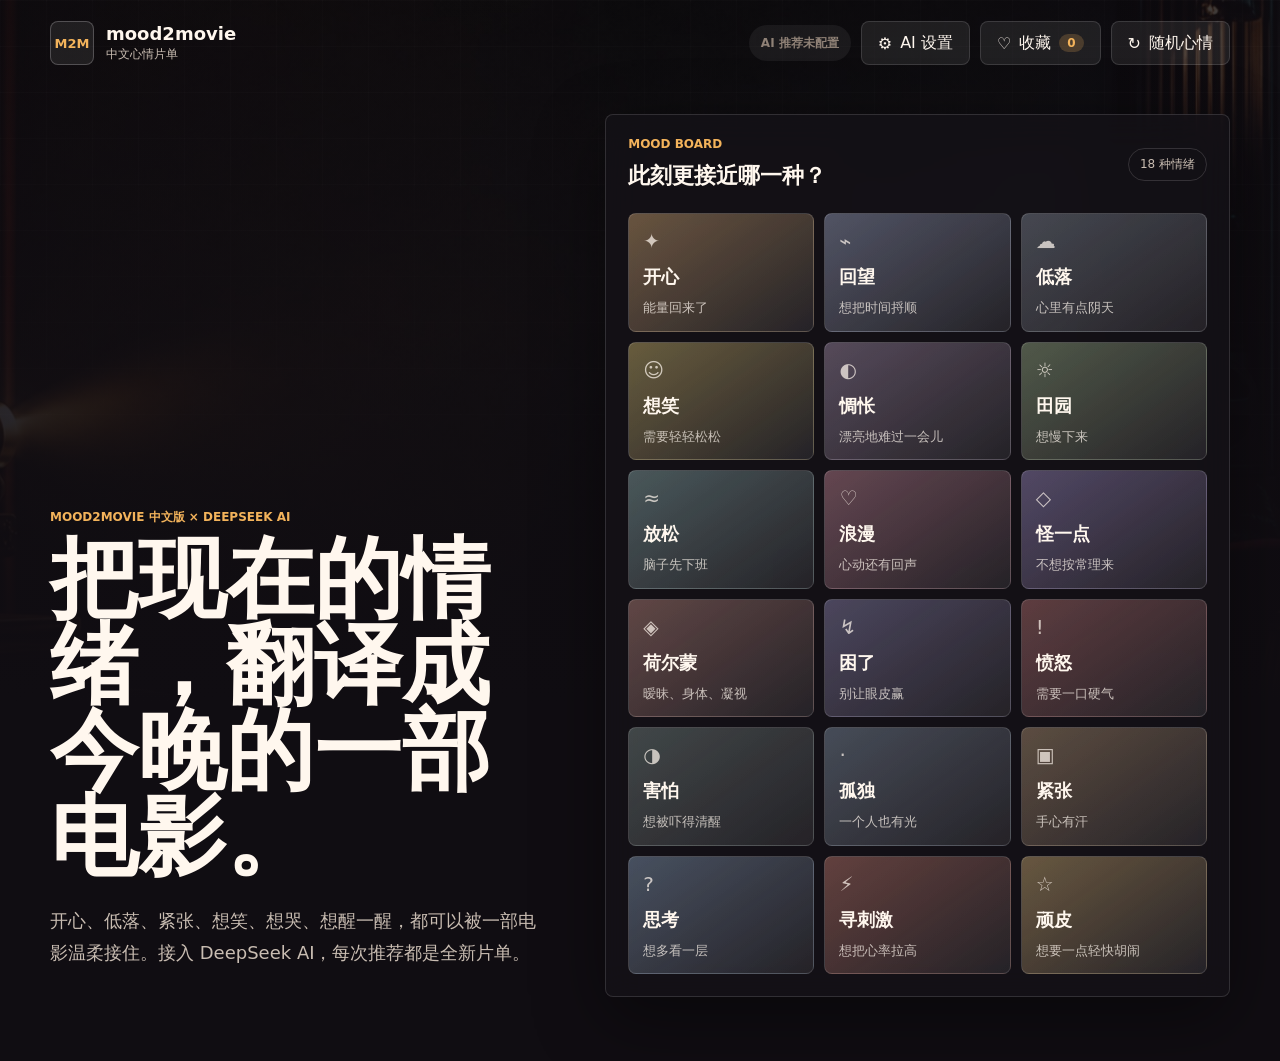
==== index.html @ 4871e352 "接入 DeepSeek AI，支持按心情动态推荐电影 - 新增 AI 设置面板：输入 DeepSeek API Key，滑块配置推荐数量（5-20部） - 选择心情时自动调用 DeepSeek API" ====
<!doctype html>
<html lang="zh-CN">
  <head>
    <meta charset="UTF-8" />
    <meta name="viewport" content="width=device-width, initial-scale=1.0" />
    <meta
      name="description"
      content="mood2movie 中文版：接入 DeepSeek AI，根据当下心情智能推荐电影、生成中文片单、收藏与复制推荐。"
    />
    <title>mood2movie 中文版｜心情电影推荐</title>
    <link rel="stylesheet" href="./styles.css" />
  </head>
  <body>
    <div class="backdrop" aria-hidden="true"></div>
    <div class="page-shell">
      <header class="topbar">
        <a class="brand" href="./" aria-label="返回 mood2movie 中文版首页">
          <span class="brand-mark">M2M</span>
          <span class="brand-text">
            <strong>mood2movie</strong>
            <span>中文心情片单</span>
          </span>
        </a>
        <nav class="nav-actions" aria-label="页面操作">
          <span class="ai-status" id="aiStatus">AI 推荐未配置</span>
          <button class="ghost-button icon-button" id="settingsBtn" type="button" title="配置 DeepSeek API">
            <span aria-hidden="true">⚙</span>
            <span>AI 设置</span>
          </button>
          <button class="ghost-button icon-button" id="favoriteToggle" type="button">
            <span aria-hidden="true">♡</span>
            <span>收藏</span>
            <span class="count-pill" id="favoriteCount">0</span>
          </button>
          <button class="ghost-button icon-button" id="randomMood" type="button">
            <span aria-hidden="true">↻</span>
            <span>随机心情</span>
          </button>
        </nav>
      </header>

      <main>
        <section class="home-view" id="homeView" aria-labelledby="homeTitle">
          <div class="hero-copy">
            <p class="eyebrow">mood2movie 中文版 × DeepSeek AI</p>
            <h1 id="homeTitle">把现在的情绪，翻译成今晚的一部电影。</h1>
            <p>
              开心、低落、紧张、想笑、想哭、想醒一醒，都可以被一部电影温柔接住。接入 DeepSeek AI，每次推荐都是全新片单。
            </p>
          </div>

          <section class="mood-board" aria-labelledby="moodTitle">
            <div class="board-heading">
              <div>
                <p class="section-kicker">Mood Board</p>
                <h2 id="moodTitle">此刻更接近哪一种？</h2>
              </div>
              <span class="board-note">18 种情绪</span>
            </div>
            <div class="mood-grid" id="moodGrid"></div>
          </section>
        </section>

        <section class="recommendation-view is-hidden" id="recommendationView" aria-live="polite">
          <div class="result-toolbar">
            <button class="ghost-button icon-button" id="backHome" type="button">
              <span aria-hidden="true">←</span>
              <span>换心情</span>
            </button>
            <div class="mood-indicator" id="moodIndicator"></div>
            <button class="ghost-button icon-button refresh-btn" id="refreshAI" type="button" title="重新用 AI 生成推荐">
              <span aria-hidden="true">✦</span>
              <span>AI 换一批</span>
            </button>
          </div>

          <div class="recommendation-layout">
            <aside class="poster-stage" aria-label="当前推荐电影海报">
              <div class="poster-card" id="posterCard">
                <div class="poster-noise" aria-hidden="true"></div>
                <p id="posterMood"></p>
                <h2 id="posterTitle"></h2>
                <span id="posterYear"></span>
              </div>
              <div class="poster-controls" aria-label="切换推荐">
                <button class="round-button" id="prevMovie" type="button" aria-label="上一部">‹</button>
                <button class="round-button" id="shuffleMovie" type="button" aria-label="随机换一部">↻</button>
                <button class="round-button" id="nextMovie" type="button" aria-label="下一部">›</button>
              </div>
            </aside>

            <article class="movie-detail">
              <div class="movie-head">
                <div>
                  <p class="section-kicker" id="movieRank"></p>
                  <h2 id="movieTitle"></h2>
                  <p class="original-title" id="movieOriginal"></p>
                </div>
                <button class="save-button" id="saveMovie" type="button" aria-label="收藏当前电影">
                  <span id="saveIcon" aria-hidden="true">♡</span>
                </button>
              </div>

              <div class="meta-row" id="movieMeta"></div>
              <div class="genre-row" id="genreRow"></div>

              <section class="reason-block" aria-labelledby="reasonTitle">
                <h3 id="reasonTitle">为什么是它</h3>
                <p id="movieReason"></p>
              </section>

              <section class="synopsis-block" aria-labelledby="synopsisTitle">
                <h3 id="synopsisTitle">电影气味</h3>
                <p id="movieSynopsis"></p>
              </section>

              <div class="action-row">
                <a class="primary-action" id="trailerLink" target="_blank" rel="noreferrer">
                  <span aria-hidden="true">▶</span>
                  <span>预告片</span>
                </a>
                <button class="ghost-button" id="copyList" type="button">复制片单</button>
                <button class="ghost-button" id="shareMood" type="button">复制链接</button>
              </div>
            </article>

            <aside class="queue-panel" aria-labelledby="queueTitle">
              <div class="queue-head">
                <div>
                  <p class="section-kicker">Queue</p>
                  <h2 id="queueTitle">本组片单</h2>
                </div>
                <input id="movieSearch" type="search" placeholder="片名 / 类型 / 关键词" />
              </div>
              <div class="queue-list" id="queueList"></div>
            </aside>
          </div>
        </section>
      </main>
    </div>

    <!-- Loading overlay -->
    <div class="loading-overlay is-hidden" id="loadingOverlay" aria-live="polite">
      <div class="loading-card">
        <div class="loading-spinner" aria-hidden="true"></div>
        <p>DeepSeek AI 正在为你选片…</p>
        <span>根据心情智能匹配，稍等片刻</span>
      </div>
    </div>

    <!-- Settings modal overlay -->
    <div class="settings-overlay is-hidden" id="settingsOverlay"></div>
    <div class="settings-modal is-hidden" id="settingsModal" role="dialog" aria-labelledby="settingsTitle">
      <div class="settings-head">
        <div>
          <p class="section-kicker">AI 配置</p>
          <h2 id="settingsTitle">接入 DeepSeek</h2>
        </div>
        <button class="round-button" id="settingsClose" type="button" aria-label="关闭设置">×</button>
      </div>

      <div class="settings-body">
        <div class="settings-field">
          <label for="apiKeyInput">DeepSeek API Key</label>
          <p class="settings-hint">在 <strong>platform.deepseek.com</strong> 获取你的 API Key，Key 仅保存在本地浏览器。</p>
          <input
            type="password"
            id="apiKeyInput"
            placeholder="sk-xxxxxxxxxxxxxxxxxxxxxxxxxxxxxxxx"
            autocomplete="off"
            spellcheck="false"
          />
        </div>

        <div class="settings-field">
          <label for="movieCountInput">
            每次推荐电影数量：<strong id="movieCountDisplay">10</strong> 部
          </label>
          <p class="settings-hint">数量越多，AI 思考时间越长。建议 8–15 部。</p>
          <input
            type="range"
            id="movieCountInput"
            min="5"
            max="20"
            value="10"
            step="1"
          />
          <div class="range-labels">
            <span>5 部</span>
            <span>20 部</span>
          </div>
        </div>

        <div class="settings-info">
          <p>✦ 配置后选择心情时，AI 会自动生成专属片单</p>
          <p>✦ 未配置时使用内置精选电影库（18种心情 × 4部）</p>
          <p>✦ 每种心情的 AI 推荐会缓存到本次会话，点击「AI 换一批」可重新生成</p>
        </div>
      </div>

      <button class="primary-action settings-save" id="saveSettings" type="button">保存设置</button>
    </div>

    <div class="drawer-backdrop is-hidden" id="drawerBackdrop"></div>
    <aside class="favorite-drawer is-hidden" id="favoriteDrawer" aria-labelledby="drawerTitle">
      <div class="drawer-head">
        <div>
          <p class="section-kicker">Saved</p>
          <h2 id="drawerTitle">我的 mood2movie 收藏</h2>
        </div>
        <button class="round-button" id="closeDrawer" type="button" aria-label="关闭收藏">×</button>
      </div>
      <div class="favorite-list" id="favoriteList"></div>
      <button class="primary-action drawer-copy" id="copyFavorites" type="button">复制收藏片单</button>
    </aside>

    <div class="toast" id="toast" role="status" aria-live="polite"></div>
    <script src="./app.js"></script>
  </body>
</html>
---- styles.css ----
:root {
  color-scheme: dark;
  --bg: #100d12;
  --panel: rgba(22, 19, 24, 0.72);
  --panel-strong: rgba(29, 25, 31, 0.9);
  --line: rgba(255, 255, 255, 0.13);
  --text: #fff7ee;
  --muted: #c9bdb2;
  --soft: #8f8176;
  --gold: #f3b35b;
  --mint: #7ad7b4;
  --rose: #e86c8b;
  --ink: #0f0d12;
  --shadow: 0 22px 70px rgba(0, 0, 0, 0.42);
}

* {
  box-sizing: border-box;
}

body {
  min-width: 320px;
  min-height: 100vh;
  margin: 0;
  background: var(--bg);
  color: var(--text);
  font-family:
    Inter, ui-sans-serif, system-ui, -apple-system, BlinkMacSystemFont, "Segoe UI",
    "PingFang SC", "Hiragino Sans GB", "Microsoft YaHei", sans-serif;
  letter-spacing: 0;
}

button,
input,
a {
  font: inherit;
}

button,
a {
  -webkit-tap-highlight-color: transparent;
}

.backdrop {
  position: fixed;
  inset: 0;
  z-index: -2;
  background:
    linear-gradient(180deg, rgba(12, 10, 14, 0.18), #100d12 78%),
    linear-gradient(90deg, rgba(16, 13, 18, 0.7), rgba(16, 13, 18, 0.32), rgba(16, 13, 18, 0.8)),
    url("./assets/cinema-mood-bg.jpg") center / cover no-repeat;
}

.backdrop::after {
  position: absolute;
  inset: 0;
  content: "";
  background-image:
    linear-gradient(rgba(255, 255, 255, 0.025) 1px, transparent 1px),
    linear-gradient(90deg, rgba(255, 255, 255, 0.02) 1px, transparent 1px);
  background-size: 46px 46px;
  mask-image: linear-gradient(180deg, rgba(0, 0, 0, 0.7), transparent 72%);
}

.page-shell {
  width: min(1180px, calc(100% - 32px));
  margin: 0 auto;
}

.topbar {
  display: flex;
  align-items: center;
  justify-content: space-between;
  gap: 18px;
  min-height: 86px;
}

.brand {
  display: inline-flex;
  align-items: center;
  gap: 12px;
  color: var(--text);
  text-decoration: none;
}

.brand-mark {
  display: grid;
  width: 44px;
  height: 44px;
  place-items: center;
  border: 1px solid rgba(255, 255, 255, 0.22);
  border-radius: 8px;
  background: rgba(255, 255, 255, 0.08);
  color: var(--gold);
  font-size: 13px;
  font-weight: 800;
}

.brand-text {
  display: grid;
  gap: 2px;
}

.brand-text strong {
  font-size: 18px;
}

.brand-text span {
  color: var(--muted);
  font-size: 12px;
}

.nav-actions,
.action-row,
.poster-controls {
  display: flex;
  align-items: center;
  gap: 10px;
}

.ghost-button,
.primary-action,
.round-button,
.save-button,
.mood-card,
.queue-item,
.favorite-item {
  border: 1px solid var(--line);
}

.ghost-button,
.primary-action,
.round-button,
.save-button,
.mood-card,
.queue-item {
  cursor: pointer;
}

.ghost-button,
.primary-action {
  display: inline-flex;
  align-items: center;
  justify-content: center;
  gap: 8px;
  min-height: 44px;
  border-radius: 8px;
  padding: 0 16px;
  color: var(--text);
  text-decoration: none;
  white-space: nowrap;
}

.ghost-button {
  background: rgba(255, 255, 255, 0.08);
}

.ghost-button:hover,
.mood-card:hover,
.queue-item:hover,
.round-button:hover,
.save-button:hover {
  border-color: rgba(255, 255, 255, 0.32);
  background: rgba(255, 255, 255, 0.13);
}

.primary-action {
  border-color: transparent;
  background: linear-gradient(135deg, var(--gold), #f07762);
  color: #21100b;
  font-weight: 800;
}

.icon-button {
  position: relative;
}

.ai-status {
  display: inline-flex;
  align-items: center;
  height: 36px;
  border-radius: 999px;
  padding: 0 12px;
  background: rgba(255, 255, 255, 0.06);
  color: var(--soft);
  font-size: 12px;
  font-weight: 600;
  white-space: nowrap;
  transition: background 200ms, color 200ms;
}

.ai-status.is-active {
  background: rgba(243, 179, 91, 0.15);
  color: var(--gold);
}

.ai-badge {
  display: inline-block;
  margin-left: 6px;
  border-radius: 4px;
  padding: 1px 6px;
  background: rgba(243, 179, 91, 0.18);
  color: var(--gold);
  font-size: 11px;
  font-weight: 800;
  vertical-align: middle;
}

.refresh-btn {
  flex: 0 0 auto;
}

.count-pill {
  min-width: 24px;
  border-radius: 999px;
  padding: 2px 8px;
  background: rgba(243, 179, 91, 0.2);
  color: var(--gold);
  font-size: 12px;
  font-weight: 800;
}

.home-view {
  display: grid;
  grid-template-columns: minmax(0, 0.9fr) minmax(520px, 1.1fr);
  align-items: end;
  gap: 44px;
  min-height: calc(100vh - 112px);
  padding: 28px 0 64px;
}

.hero-copy {
  max-width: 560px;
  padding-bottom: 28px;
}

.eyebrow,
.section-kicker {
  margin: 0 0 10px;
  color: var(--gold);
  font-size: 12px;
  font-weight: 800;
  letter-spacing: 0;
  text-transform: uppercase;
}

.hero-copy h1 {
  margin: 0;
  max-width: 760px;
  font-size: clamp(42px, 7vw, 88px);
  line-height: 0.98;
  letter-spacing: 0;
}

.hero-copy p:not(.eyebrow) {
  max-width: 500px;
  margin: 24px 0 0;
  color: var(--muted);
  font-size: 18px;
  line-height: 1.8;
}

.mood-board,
.movie-detail,
.queue-panel,
.poster-stage,
.favorite-drawer {
  border: 1px solid var(--line);
  border-radius: 8px;
  background: var(--panel);
  box-shadow: var(--shadow);
  backdrop-filter: blur(18px);
}

.mood-board {
  padding: 22px;
}

.board-heading,
.queue-head,
.drawer-head,
.movie-head,
.result-toolbar {
  display: flex;
  align-items: center;
  justify-content: space-between;
  gap: 16px;
}

.board-heading h2,
.queue-head h2,
.drawer-head h2 {
  margin: 0;
  font-size: 22px;
}

.board-note {
  flex: 0 0 auto;
  border: 1px solid rgba(255, 255, 255, 0.14);
  border-radius: 999px;
  padding: 7px 11px;
  color: var(--muted);
  font-size: 12px;
}

.mood-grid {
  display: grid;
  grid-template-columns: repeat(3, minmax(0, 1fr));
  gap: 10px;
  margin-top: 22px;
}

.mood-card {
  display: grid;
  min-height: 102px;
  gap: 10px;
  border-radius: 8px;
  padding: 14px;
  background:
    linear-gradient(145deg, rgba(255, 255, 255, 0.11), rgba(255, 255, 255, 0.04)),
    var(--tone, rgba(255, 255, 255, 0.06));
  color: var(--text);
  text-align: left;
}

.mood-card strong {
  align-self: end;
  font-size: 18px;
}

.mood-card span {
  color: rgba(255, 247, 238, 0.72);
  font-size: 13px;
  line-height: 1.35;
}

.mood-card .glyph {
  font-size: 20px;
}

.is-hidden {
  display: none !important;
}

.recommendation-view {
  padding: 18px 0 56px;
}

.result-toolbar {
  margin-bottom: 18px;
}

.mood-indicator {
  display: flex;
  align-items: center;
  min-height: 44px;
  border: 1px solid var(--line);
  border-radius: 8px;
  padding: 0 14px;
  background: rgba(255, 255, 255, 0.08);
  color: var(--muted);
}

.recommendation-layout {
  display: grid;
  grid-template-columns: minmax(250px, 0.86fr) minmax(360px, 1.15fr) minmax(280px, 0.86fr);
  gap: 18px;
  align-items: stretch;
}

.poster-stage {
  display: grid;
  gap: 18px;
  align-content: start;
  padding: 18px;
}

.poster-card {
  position: relative;
  display: grid;
  min-height: 440px;
  overflow: hidden;
  align-content: end;
  gap: 12px;
  border-radius: 8px;
  padding: 22px;
  background:
    radial-gradient(circle at 20% 12%, rgba(255, 255, 255, 0.28), transparent 28%),
    linear-gradient(145deg, var(--accent, #cf7d50), #111015 74%);
  box-shadow: inset 0 0 0 1px rgba(255, 255, 255, 0.16);
}

.poster-card::before {
  position: absolute;
  inset: 14px;
  border: 1px solid rgba(255, 255, 255, 0.18);
  border-radius: 6px;
  content: "";
}

.poster-card::after {
  position: absolute;
  inset: auto -20% 16% -20%;
  height: 46%;
  background: linear-gradient(90deg, transparent, rgba(255, 255, 255, 0.16), transparent);
  content: "";
  transform: rotate(-10deg);
}

.poster-noise {
  position: absolute;
  inset: 0;
  opacity: 0.12;
  background-image: repeating-linear-gradient(
    90deg,
    rgba(255, 255, 255, 0.45) 0,
    rgba(255, 255, 255, 0.45) 1px,
    transparent 1px,
    transparent 6px
  );
}

.poster-card p,
.poster-card h2,
.poster-card span {
  position: relative;
  z-index: 1;
  margin: 0;
  text-shadow: 0 2px 18px rgba(0, 0, 0, 0.34);
}

.poster-card p {
  color: rgba(255, 247, 238, 0.72);
  font-size: 13px;
  font-weight: 800;
  text-transform: uppercase;
}

.poster-card h2 {
  font-size: clamp(32px, 5vw, 54px);
  line-height: 1.02;
  word-break: keep-all;
  overflow-wrap: anywhere;
}

.poster-card span {
  color: rgba(255, 247, 238, 0.72);
  font-size: 18px;
}

.round-button,
.save-button {
  display: grid;
  place-items: center;
  width: 44px;
  height: 44px;
  border-radius: 999px;
  background: rgba(255, 255, 255, 0.08);
  color: var(--text);
}

.poster-controls {
  justify-content: center;
}

.movie-detail {
  padding: 26px;
}

.movie-head {
  align-items: start;
}

.movie-head h2 {
  margin: 0;
  font-size: clamp(34px, 4.6vw, 58px);
  line-height: 1.04;
}

.original-title {
  margin: 10px 0 0;
  color: var(--soft);
  font-size: 16px;
}

.save-button {
  flex: 0 0 auto;
  font-size: 24px;
}

.save-button.is-saved {
  border-color: rgba(232, 108, 139, 0.58);
  background: rgba(232, 108, 139, 0.16);
  color: #ff8aa6;
}

.meta-row,
.genre-row {
  display: flex;
  flex-wrap: wrap;
  gap: 8px;
  margin-top: 20px;
}

.meta-chip,
.genre-chip {
  border-radius: 999px;
  padding: 7px 11px;
  font-size: 13px;
}

.meta-chip {
  background: rgba(255, 255, 255, 0.1);
  color: var(--muted);
}

.genre-chip {
  background: rgba(122, 215, 180, 0.14);
  color: #b5f4dc;
}

.reason-block,
.synopsis-block {
  margin-top: 24px;
}

.reason-block h3,
.synopsis-block h3 {
  margin: 0 0 10px;
  color: var(--gold);
  font-size: 14px;
}

.reason-block p,
.synopsis-block p {
  margin: 0;
  color: var(--muted);
  font-size: 17px;
  line-height: 1.85;
}

.action-row {
  flex-wrap: wrap;
  margin-top: 28px;
}

.queue-panel {
  min-height: 520px;
  padding: 18px;
}

.queue-head {
  align-items: end;
}

.queue-head input {
  width: min(100%, 166px);
  height: 40px;
  border: 1px solid var(--line);
  border-radius: 8px;
  padding: 0 12px;
  background: rgba(255, 255, 255, 0.08);
  color: var(--text);
  outline: none;
}

.queue-head input:focus {
  border-color: rgba(243, 179, 91, 0.72);
}

.queue-list,
.favorite-list {
  display: grid;
  gap: 10px;
  margin-top: 18px;
}

.queue-item,
.favorite-item {
  display: grid;
  grid-template-columns: 42px minmax(0, 1fr);
  gap: 12px;
  align-items: center;
  width: 100%;
  border-radius: 8px;
  padding: 10px;
  background: rgba(255, 255, 255, 0.06);
  color: var(--text);
  text-align: left;
}

.queue-item.is-active {
  border-color: rgba(243, 179, 91, 0.72);
  background: rgba(243, 179, 91, 0.14);
}

.mini-poster {
  display: grid;
  width: 42px;
  height: 58px;
  place-items: center;
  border-radius: 6px;
  background: linear-gradient(145deg, var(--accent, #b36b54), #18131d);
  color: rgba(255, 255, 255, 0.76);
  font-size: 12px;
  font-weight: 800;
}

.queue-item strong,
.favorite-item strong {
  display: block;
  overflow: hidden;
  font-size: 15px;
  text-overflow: ellipsis;
  white-space: nowrap;
}

.queue-item span,
.favorite-item span {
  display: block;
  margin-top: 4px;
  overflow: hidden;
  color: var(--soft);
  font-size: 12px;
  text-overflow: ellipsis;
  white-space: nowrap;
}

.drawer-backdrop {
  position: fixed;
  inset: 0;
  z-index: 10;
  background: rgba(8, 7, 10, 0.58);
}

.favorite-drawer {
  position: fixed;
  z-index: 11;
  top: 16px;
  right: 16px;
  bottom: 16px;
  width: min(420px, calc(100% - 32px));
  padding: 18px;
}

.favorite-list {
  max-height: calc(100% - 140px);
  overflow: auto;
  padding-right: 4px;
}

.drawer-copy {
  width: 100%;
  margin-top: 18px;
}

.empty-state {
  border: 1px dashed rgba(255, 255, 255, 0.18);
  border-radius: 8px;
  padding: 18px;
  color: var(--muted);
  line-height: 1.7;
}

.toast {
  position: fixed;
  z-index: 20;
  right: 18px;
  bottom: 18px;
  max-width: min(360px, calc(100% - 36px));
  border: 1px solid rgba(255, 255, 255, 0.2);
  border-radius: 8px;
  padding: 12px 14px;
  background: rgba(20, 17, 22, 0.92);
  color: var(--text);
  box-shadow: var(--shadow);
  opacity: 0;
  transform: translateY(12px);
  transition: 180ms ease;
  pointer-events: none;
}

.toast.is-visible {
  opacity: 1;
  transform: translateY(0);
}

@media (max-width: 1080px) {
  .home-view,
  .recommendation-layout {
    grid-template-columns: 1fr;
  }

  .home-view {
    align-items: start;
    gap: 28px;
    min-height: auto;
    padding-top: 42px;
  }

  .hero-copy {
    padding-bottom: 0;
  }

  .poster-card {
    min-height: 360px;
  }

  .queue-panel {
    min-height: auto;
  }
}

@media (max-width: 720px) {
  .page-shell {
    width: min(100% - 22px, 1180px);
  }

  .topbar {
    align-items: flex-start;
    padding-top: 14px;
  }

  .brand-text span {
    display: none;
  }

  .nav-actions {
    flex-wrap: wrap;
    justify-content: flex-end;
  }

  .ghost-button,
  .primary-action {
    min-height: 40px;
    padding: 0 12px;
    font-size: 14px;
  }

  .home-view {
    padding-bottom: 28px;
  }

  .hero-copy h1 {
    font-size: clamp(38px, 14vw, 62px);
  }

  .hero-copy p:not(.eyebrow) {
    font-size: 16px;
  }

  .mood-board,
  .movie-detail,
  .poster-stage,
  .queue-panel {
    padding: 14px;
  }

  .mood-grid {
    grid-template-columns: repeat(2, minmax(0, 1fr));
  }

  .mood-card {
    min-height: 94px;
  }

  .result-toolbar,
  .movie-head,
  .queue-head {
    align-items: stretch;
    flex-direction: column;
  }

  .mood-indicator,
  .queue-head input {
    width: 100%;
  }

  .poster-card {
    min-height: 330px;
  }

  .action-row {
    display: grid;
    grid-template-columns: 1fr;
  }

  .action-row .ghost-button,
  .action-row .primary-action {
    width: 100%;
  }
}

@media (max-width: 420px) {
  .mood-grid {
    grid-template-columns: 1fr;
  }

  .brand-mark {
    width: 38px;
    height: 38px;
  }

  .nav-actions {
    gap: 6px;
  }

  .nav-actions .ghost-button span:nth-child(2) {
    display: none;
  }

  .ai-status {
    display: none;
  }
}

/* ── Loading overlay ── */
.loading-overlay {
  position: fixed;
  inset: 0;
  z-index: 30;
  display: flex;
  align-items: center;
  justify-content: center;
  background: rgba(8, 7, 10, 0.72);
  backdrop-filter: blur(6px);
}

.loading-card {
  display: grid;
  gap: 14px;
  justify-items: center;
  border: 1px solid var(--line);
  border-radius: 16px;
  padding: 40px 48px;
  background: var(--panel-strong);
  text-align: center;
  box-shadow: var(--shadow);
}

.loading-card p {
  margin: 0;
  font-size: 18px;
  font-weight: 700;
  color: var(--text);
}

.loading-card span {
  color: var(--muted);
  font-size: 14px;
}

.loading-spinner {
  width: 40px;
  height: 40px;
  border: 3px solid rgba(243, 179, 91, 0.2);
  border-top-color: var(--gold);
  border-radius: 50%;
  animation: spin 0.8s linear infinite;
}

@keyframes spin {
  to { transform: rotate(360deg); }
}

/* ── Settings modal ── */
.settings-overlay {
  position: fixed;
  inset: 0;
  z-index: 12;
  background: rgba(8, 7, 10, 0.62);
  backdrop-filter: blur(4px);
}

.settings-modal {
  position: fixed;
  z-index: 13;
  top: 50%;
  left: 50%;
  transform: translate(-50%, -50%);
  width: min(520px, calc(100% - 32px));
  max-height: calc(100vh - 48px);
  overflow-y: auto;
  border: 1px solid var(--line);
  border-radius: 16px;
  padding: 28px;
  background: var(--panel-strong);
  box-shadow: var(--shadow);
}

.settings-head {
  display: flex;
  align-items: center;
  justify-content: space-between;
  margin-bottom: 28px;
}

.settings-head h2 {
  margin: 0;
  font-size: 22px;
}

.settings-body {
  display: grid;
  gap: 24px;
}

.settings-field {
  display: grid;
  gap: 8px;
}

.settings-field label {
  font-size: 14px;
  font-weight: 700;
  color: var(--text);
}

.settings-hint {
  margin: 0;
  color: var(--soft);
  font-size: 13px;
  line-height: 1.6;
}

.settings-field input[type="password"] {
  width: 100%;
  height: 48px;
  border: 1px solid var(--line);
  border-radius: 8px;
  padding: 0 14px;
  background: rgba(255, 255, 255, 0.06);
  color: var(--text);
  font-size: 14px;
  font-family: monospace;
  outline: none;
  transition: border-color 150ms;
}

.settings-field input[type="password"]:focus {
  border-color: rgba(243, 179, 91, 0.72);
}

.settings-field input[type="range"] {
  width: 100%;
  height: 6px;
  appearance: none;
  border-radius: 999px;
  background: rgba(255, 255, 255, 0.14);
  outline: none;
  cursor: pointer;
}

.settings-field input[type="range"]::-webkit-slider-thumb {
  appearance: none;
  width: 20px;
  height: 20px;
  border-radius: 50%;
  background: var(--gold);
  cursor: pointer;
  box-shadow: 0 2px 8px rgba(0,0,0,0.4);
}

.range-labels {
  display: flex;
  justify-content: space-between;
  color: var(--soft);
  font-size: 12px;
}

.settings-info {
  border: 1px solid rgba(243, 179, 91, 0.2);
  border-radius: 10px;
  padding: 16px;
  background: rgba(243, 179, 91, 0.06);
}

.settings-info p {
  margin: 0 0 6px;
  color: var(--muted);
  font-size: 13px;
  line-height: 1.6;
}

.settings-info p:last-child {
  margin-bottom: 0;
}

.settings-save {
  width: 100%;
  margin-top: 24px;
  font-size: 16px;
}
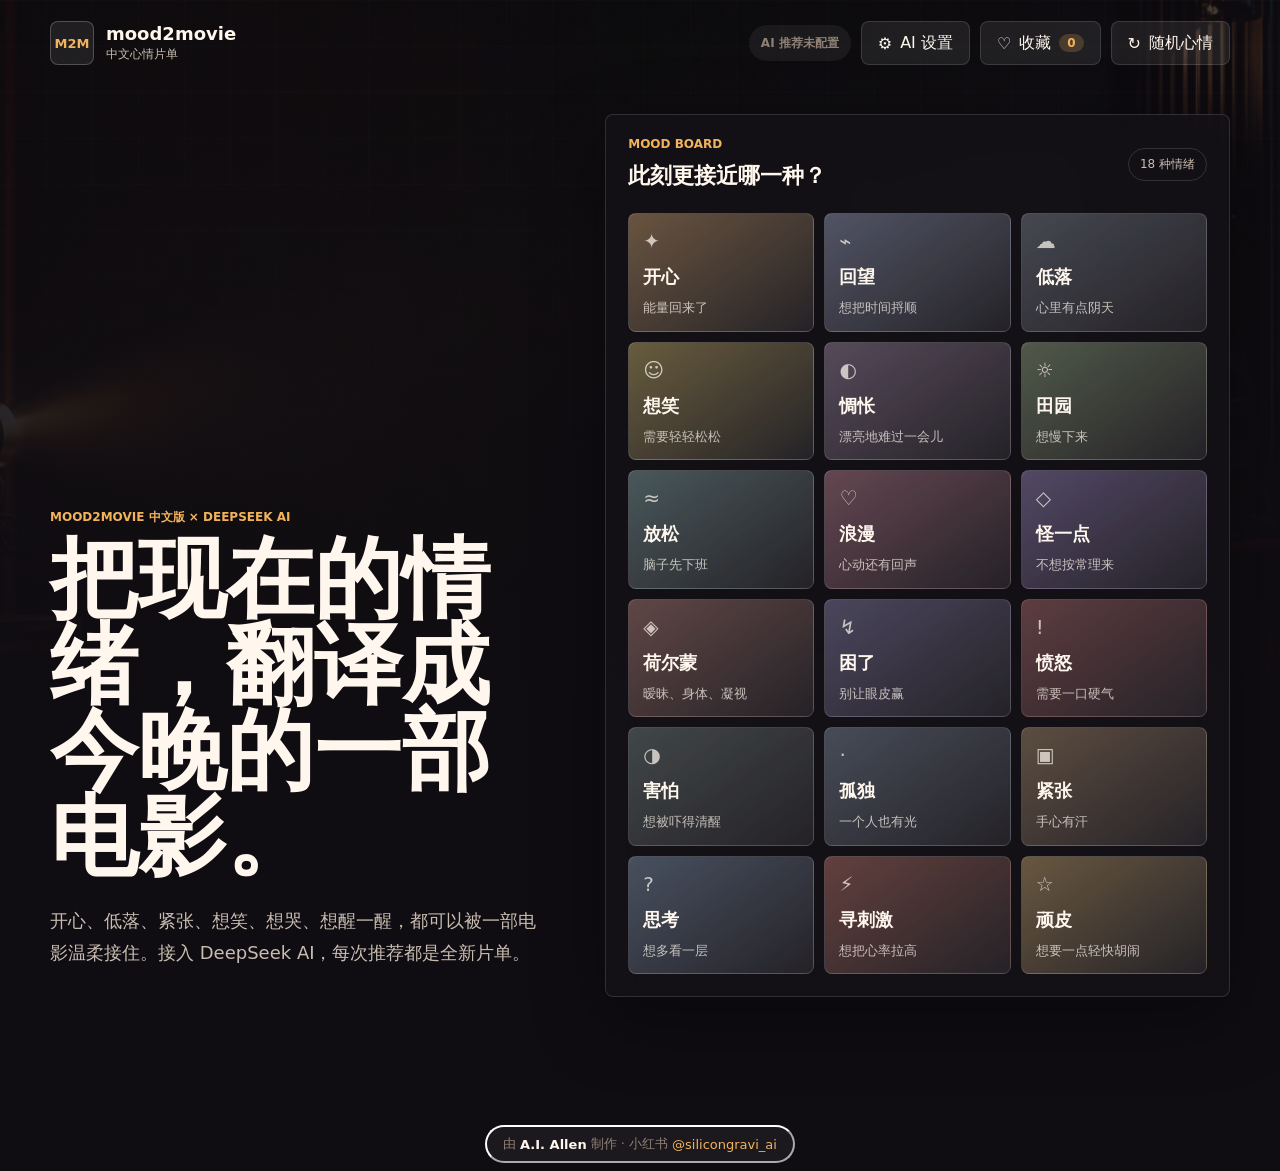
==== commit a2ef9b00: "iterate: non-blocking AI loading, 原著 link, author footer - AI 片单 now loads in the background; users " ====
--- a/index.html
+++ b/index.html
@@ -102,6 +102,7 @@
               </div>
 
               <div class="meta-row" id="movieMeta"></div>
+              <div class="credits-row" id="movieCredits"></div>
               <div class="genre-row" id="genreRow"></div>
 
               <section class="reason-block" aria-labelledby="reasonTitle">
@@ -115,10 +116,11 @@
               </section>
 
               <div class="action-row">
-                <a class="primary-action" id="trailerLink" target="_blank" rel="noreferrer">
+                <a class="primary-action" id="doubanLink" target="_blank" rel="noreferrer">
                   <span aria-hidden="true">▶</span>
-                  <span>预告片</span>
+                  <span>去豆瓣看片</span>
                 </a>
+                <a class="ghost-button" id="bookLink" target="_blank" rel="noreferrer">原著</a>
                 <button class="ghost-button" id="copyList" type="button">复制片单</button>
                 <button class="ghost-button" id="shareMood" type="button">复制链接</button>
               </div>
@@ -137,6 +139,20 @@
           </div>
         </section>
       </main>
+
+      <footer class="site-footer">
+        <button class="author-credit" id="authorBtn" type="button">
+          由 <strong>A.I. Allen</strong> 制作 · 小红书 <span>@silicongravi_ai</span>
+        </button>
+      </footer>
+    </div>
+
+    <!-- Author / 小红书 modal -->
+    <div class="author-overlay is-hidden" id="authorOverlay"></div>
+    <div class="author-modal is-hidden" id="authorModal" role="dialog" aria-label="关注作者小红书">
+      <button class="round-button author-close" id="authorClose" type="button" aria-label="关闭">×</button>
+      <img class="author-card-img" src="./assets/author-red.jpg" alt="A.I. Allen 的小红书二维码名片" onerror="this.style.display='none'" />
+      <p class="author-tip">扫码，或在小红书搜索「<strong>silicongravi_ai</strong>」找到我</p>
     </div>
 
     <!-- Loading overlay -->
@@ -215,6 +231,7 @@
     </aside>
 
     <div class="toast" id="toast" role="status" aria-live="polite"></div>
+    <script src="./config.js" onerror="void 0"></script>
     <script src="./app.js"></script>
   </body>
 </html>
--- a/styles.css
+++ b/styles.css
@@ -448,6 +448,29 @@
   font-size: 18px;
 }
 
+.poster-card.has-image {
+  background-size: cover;
+  background-position: center;
+  background-repeat: no-repeat;
+}
+
+.poster-card.has-image::before {
+  z-index: 1;
+}
+
+/* Dark gradient over the poster image so text stays readable */
+.poster-card.has-image .poster-noise {
+  opacity: 1;
+  background-image: linear-gradient(
+    to top,
+    rgba(0, 0, 0, 0.82) 0%,
+    rgba(0, 0, 0, 0.45) 32%,
+    rgba(0, 0, 0, 0.05) 60%,
+    transparent 100%
+  );
+}
+
+
 .round-button,
 .save-button {
   display: grid;
@@ -500,6 +523,28 @@
   flex-wrap: wrap;
   gap: 8px;
   margin-top: 20px;
+}
+
+.credits-row {
+  display: flex;
+  flex-direction: column;
+  gap: 6px;
+  margin-top: 18px;
+}
+
+.credit-line {
+  color: var(--text);
+  font-size: 15px;
+  line-height: 1.5;
+}
+
+.credit-label {
+  display: inline-block;
+  min-width: 44px;
+  margin-right: 10px;
+  color: var(--soft);
+  font-size: 13px;
+  font-weight: 700;
 }
 
 .meta-chip,
@@ -991,3 +1036,95 @@
   margin-top: 24px;
   font-size: 16px;
 }
+
+/* ── AI loading badge (inline, non-blocking) ── */
+.ai-badge.is-loading {
+  background: rgba(243, 179, 91, 0.14);
+  animation: badgePulse 1.2s ease-in-out infinite;
+}
+
+@keyframes badgePulse {
+  0%, 100% { opacity: 0.45; }
+  50% { opacity: 1; }
+}
+
+/* ── Disabled ghost button (原创剧本，无原著) ── */
+.ghost-button.is-disabled {
+  opacity: 0.45;
+  pointer-events: none;
+  cursor: default;
+}
+
+/* ── Footer signature ── */
+.site-footer {
+  margin-top: 40px;
+  padding: 24px 0 8px;
+  text-align: center;
+}
+
+.author-credit {
+  display: inline-flex;
+  gap: 4px;
+  align-items: center;
+  border-radius: 999px;
+  padding: 8px 16px;
+  background: rgba(255, 255, 255, 0.05);
+  color: var(--soft);
+  font-size: 13px;
+  transition: background 0.2s, color 0.2s;
+}
+
+.author-credit:hover {
+  background: rgba(243, 179, 91, 0.14);
+  color: var(--text);
+}
+
+.author-credit strong { color: var(--text); }
+.author-credit span { color: var(--gold); }
+
+/* ── Author / 小红书 modal ── */
+.author-overlay {
+  position: fixed;
+  inset: 0;
+  z-index: 14;
+  background: rgba(8, 7, 10, 0.66);
+  backdrop-filter: blur(4px);
+}
+
+.author-modal {
+  position: fixed;
+  z-index: 15;
+  top: 50%;
+  left: 50%;
+  transform: translate(-50%, -50%);
+  width: min(360px, calc(100% - 32px));
+  border: 1px solid var(--line);
+  border-radius: 16px;
+  padding: 18px;
+  background: var(--panel-strong);
+  box-shadow: var(--shadow);
+  text-align: center;
+}
+
+.author-close {
+  position: absolute;
+  top: 10px;
+  right: 10px;
+  z-index: 1;
+}
+
+.author-card-img {
+  display: block;
+  width: 100%;
+  height: auto;
+  border-radius: 10px;
+}
+
+.author-tip {
+  margin: 14px 4px 4px;
+  color: var(--soft);
+  font-size: 13px;
+  line-height: 1.5;
+}
+
+.author-tip strong { color: var(--gold); }
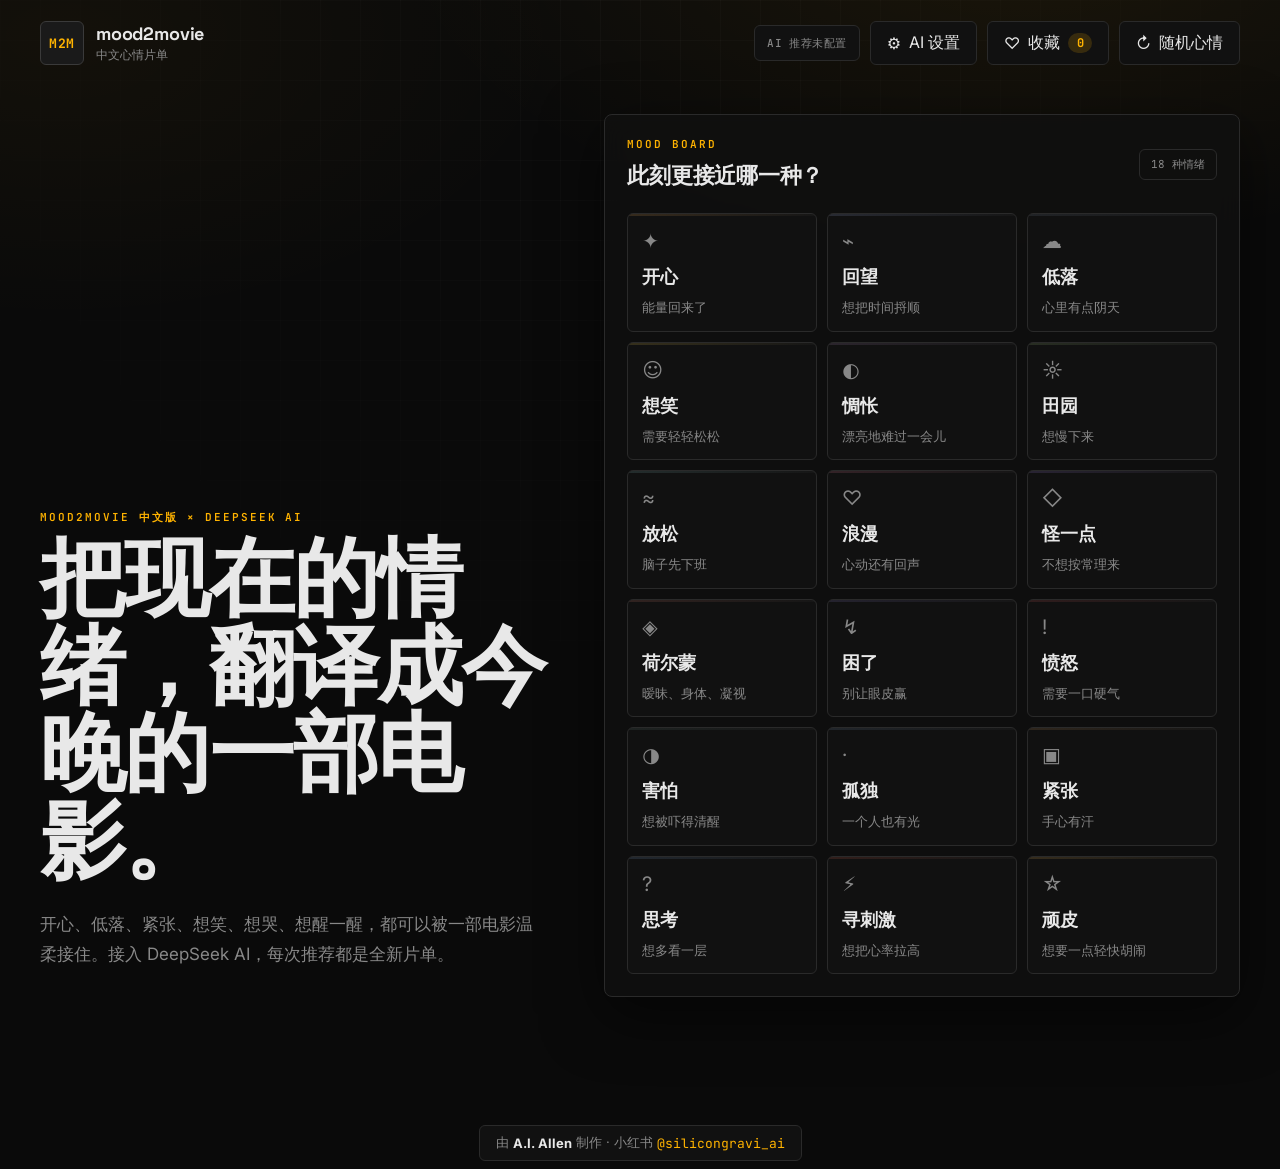
==== commit 64f311b8: "redesign: apply allen-geek-ui AI-Lab dark aesthetic - amber #ffb300 single accent on #0a0a0a base wi" ====
--- a/index.html
+++ b/index.html
@@ -8,7 +8,13 @@
       content="mood2movie 中文版：接入 DeepSeek AI，根据当下心情智能推荐电影、生成中文片单、收藏与复制推荐。"
     />
     <title>mood2movie 中文版｜心情电影推荐</title>
-    <link rel="stylesheet" href="./styles.css" />
+    <link rel="preconnect" href="https://fonts.googleapis.com" />
+    <link rel="preconnect" href="https://fonts.gstatic.com" crossorigin />
+    <link
+      href="https://fonts.googleapis.com/css2?family=Space+Grotesk:wght@500;600;700&family=Inter:wght@400;500;600&family=JetBrains+Mono:wght@500;600;700&display=swap"
+      rel="stylesheet"
+    />
+    <link rel="stylesheet" href="./styles.css?v=20260603" />
   </head>
   <body>
     <div class="backdrop" aria-hidden="true"></div>
@@ -232,6 +238,6 @@
 
     <div class="toast" id="toast" role="status" aria-live="polite"></div>
     <script src="./config.js" onerror="void 0"></script>
-    <script src="./app.js"></script>
+    <script src="./app.js?v=20260603"></script>
   </body>
 </html>
--- a/styles.css
+++ b/styles.css
@@ -1,17 +1,36 @@
+/* === DESIGN TOKENS === */
 :root {
   color-scheme: dark;
-  --bg: #100d12;
-  --panel: rgba(22, 19, 24, 0.72);
-  --panel-strong: rgba(29, 25, 31, 0.9);
-  --line: rgba(255, 255, 255, 0.13);
-  --text: #fff7ee;
-  --muted: #c9bdb2;
-  --soft: #8f8176;
-  --gold: #f3b35b;
-  --mint: #7ad7b4;
-  --rose: #e86c8b;
-  --ink: #0f0d12;
-  --shadow: 0 22px 70px rgba(0, 0, 0, 0.42);
+
+  /* Background layers */
+  --bg: #0a0a0a;
+  --bg-surface: #111111;
+  --bg-elevated: #1a1a1a;
+  --panel: rgba(17, 17, 17, 0.82);
+  --panel-strong: rgba(20, 20, 20, 0.96);
+
+  /* Borders */
+  --line: #2a2a2a;
+  --line-strong: #3a3a3a;
+  --line-bright: #555555;
+
+  /* Text */
+  --text: #e8e8e8;
+  --muted: #888888;
+  --soft: #5e5e5e;
+
+  /* Accent — single amber */
+  --gold: #ffb300;
+  --accent: #ffb300;
+  --mint: #ffb300;
+  --rose: #ff6b6b;
+
+  --shadow: 0 18px 60px rgba(0, 0, 0, 0.55);
+
+  /* Fonts */
+  --font-display: "Space Grotesk", "PingFang SC", "Microsoft YaHei", system-ui, sans-serif;
+  --font-body: "Inter", "PingFang SC", "Hiragino Sans GB", "Microsoft YaHei", system-ui, sans-serif;
+  --font-mono: "JetBrains Mono", "Fira Code", ui-monospace, "Courier New", monospace;
 }
 
 * {
@@ -24,9 +43,7 @@
   margin: 0;
   background: var(--bg);
   color: var(--text);
-  font-family:
-    Inter, ui-sans-serif, system-ui, -apple-system, BlinkMacSystemFont, "Segoe UI",
-    "PingFang SC", "Hiragino Sans GB", "Microsoft YaHei", sans-serif;
+  font-family: var(--font-body);
   letter-spacing: 0;
 }
 
@@ -41,32 +58,42 @@
   -webkit-tap-highlight-color: transparent;
 }
 
+/* === BACKDROP / TEXTURE === */
 .backdrop {
   position: fixed;
   inset: 0;
   z-index: -2;
-  background:
-    linear-gradient(180deg, rgba(12, 10, 14, 0.18), #100d12 78%),
-    linear-gradient(90deg, rgba(16, 13, 18, 0.7), rgba(16, 13, 18, 0.32), rgba(16, 13, 18, 0.8)),
-    url("./assets/cinema-mood-bg.jpg") center / cover no-repeat;
+  background: var(--bg);
+}
+
+.backdrop::before {
+  position: absolute;
+  inset: 0;
+  content: "";
+  /* fine grid lines replace the previous photo + gradient */
+  background-image:
+    linear-gradient(rgba(255, 255, 255, 0.025) 1px, transparent 1px),
+    linear-gradient(90deg, rgba(255, 255, 255, 0.025) 1px, transparent 1px);
+  background-size: 40px 40px;
+  mask-image: radial-gradient(circle at 50% 0%, #000 0%, transparent 78%);
 }
 
 .backdrop::after {
   position: absolute;
   inset: 0;
   content: "";
-  background-image:
-    linear-gradient(rgba(255, 255, 255, 0.025) 1px, transparent 1px),
-    linear-gradient(90deg, rgba(255, 255, 255, 0.02) 1px, transparent 1px);
-  background-size: 46px 46px;
-  mask-image: linear-gradient(180deg, rgba(0, 0, 0, 0.7), transparent 72%);
+  /* subtle amber wash at the top edge */
+  background:
+    radial-gradient(900px 460px at 80% -8%, rgba(255, 179, 0, 0.07), transparent 70%),
+    radial-gradient(700px 400px at 5% 4%, rgba(255, 179, 0, 0.04), transparent 72%);
 }
 
 .page-shell {
-  width: min(1180px, calc(100% - 32px));
+  width: min(1200px, calc(100% - 32px));
   margin: 0 auto;
 }
 
+/* === TOPBAR === */
 .topbar {
   display: flex;
   align-items: center;
@@ -88,12 +115,14 @@
   width: 44px;
   height: 44px;
   place-items: center;
-  border: 1px solid rgba(255, 255, 255, 0.22);
-  border-radius: 8px;
-  background: rgba(255, 255, 255, 0.08);
+  border: 1px solid var(--line-strong);
+  border-radius: 6px;
+  background: var(--bg-elevated);
   color: var(--gold);
+  font-family: var(--font-mono);
   font-size: 13px;
-  font-weight: 800;
+  font-weight: 700;
+  letter-spacing: 0.5px;
 }
 
 .brand-text {
@@ -102,7 +131,9 @@
 }
 
 .brand-text strong {
+  font-family: var(--font-display);
   font-size: 18px;
+  letter-spacing: -0.01em;
 }
 
 .brand-text span {
@@ -118,6 +149,7 @@
   gap: 10px;
 }
 
+/* === BUTTONS === */
 .ghost-button,
 .primary-action,
 .round-button,
@@ -144,15 +176,16 @@
   justify-content: center;
   gap: 8px;
   min-height: 44px;
-  border-radius: 8px;
+  border-radius: 6px;
   padding: 0 16px;
   color: var(--text);
   text-decoration: none;
   white-space: nowrap;
+  transition: border-color 180ms ease, background 180ms ease, transform 180ms ease;
 }
 
 .ghost-button {
-  background: rgba(255, 255, 255, 0.08);
+  background: var(--bg-surface);
 }
 
 .ghost-button:hover,
@@ -160,49 +193,61 @@
 .queue-item:hover,
 .round-button:hover,
 .save-button:hover {
-  border-color: rgba(255, 255, 255, 0.32);
-  background: rgba(255, 255, 255, 0.13);
+  border-color: var(--line-bright);
+  background: var(--bg-elevated);
+  transform: translateY(-2px);
 }
 
 .primary-action {
-  border-color: transparent;
-  background: linear-gradient(135deg, var(--gold), #f07762);
-  color: #21100b;
-  font-weight: 800;
+  border-color: var(--gold);
+  background: var(--gold);
+  color: #1a1200;
+  font-weight: 700;
+}
+
+.primary-action:hover {
+  background: #ffc433;
+  transform: translateY(-2px);
 }
 
 .icon-button {
   position: relative;
 }
 
+/* === AI STATUS === */
 .ai-status {
   display: inline-flex;
   align-items: center;
   height: 36px;
-  border-radius: 999px;
+  border: 1px solid var(--line);
+  border-radius: 6px;
   padding: 0 12px;
-  background: rgba(255, 255, 255, 0.06);
-  color: var(--soft);
-  font-size: 12px;
-  font-weight: 600;
+  background: var(--bg-surface);
+  color: var(--muted);
+  font-family: var(--font-mono);
+  font-size: 11px;
+  font-weight: 500;
+  letter-spacing: 0.04em;
   white-space: nowrap;
-  transition: background 200ms, color 200ms;
+  transition: border-color 200ms, background 200ms, color 200ms;
 }
 
 .ai-status.is-active {
-  background: rgba(243, 179, 91, 0.15);
+  border-color: rgba(255, 179, 0, 0.5);
+  background: rgba(255, 179, 0, 0.1);
   color: var(--gold);
 }
 
 .ai-badge {
   display: inline-block;
   margin-left: 6px;
-  border-radius: 4px;
+  border-radius: 3px;
   padding: 1px 6px;
-  background: rgba(243, 179, 91, 0.18);
+  background: rgba(255, 179, 0, 0.16);
   color: var(--gold);
+  font-family: var(--font-mono);
   font-size: 11px;
-  font-weight: 800;
+  font-weight: 700;
   vertical-align: middle;
 }
 
@@ -214,12 +259,14 @@
   min-width: 24px;
   border-radius: 999px;
   padding: 2px 8px;
-  background: rgba(243, 179, 91, 0.2);
+  background: rgba(255, 179, 0, 0.16);
   color: var(--gold);
+  font-family: var(--font-mono);
   font-size: 12px;
-  font-weight: 800;
-}
-
+  font-weight: 700;
+}
+
+/* === HOME / HERO === */
 .home-view {
   display: grid;
   grid-template-columns: minmax(0, 0.9fr) minmax(520px, 1.1fr);
@@ -238,28 +285,31 @@
 .section-kicker {
   margin: 0 0 10px;
   color: var(--gold);
-  font-size: 12px;
-  font-weight: 800;
-  letter-spacing: 0;
+  font-family: var(--font-mono);
+  font-size: 11px;
+  font-weight: 600;
+  letter-spacing: 0.18em;
   text-transform: uppercase;
 }
 
 .hero-copy h1 {
   margin: 0;
   max-width: 760px;
-  font-size: clamp(42px, 7vw, 88px);
-  line-height: 0.98;
-  letter-spacing: 0;
+  font-family: var(--font-display);
+  font-size: clamp(42px, 7vw, 86px);
+  line-height: 1.02;
+  letter-spacing: -0.02em;
 }
 
 .hero-copy p:not(.eyebrow) {
   max-width: 500px;
   margin: 24px 0 0;
   color: var(--muted);
-  font-size: 18px;
-  line-height: 1.8;
-}
-
+  font-size: 17px;
+  line-height: 1.75;
+}
+
+/* === PANELS === */
 .mood-board,
 .movie-detail,
 .queue-panel,
@@ -269,7 +319,7 @@
   border-radius: 8px;
   background: var(--panel);
   box-shadow: var(--shadow);
-  backdrop-filter: blur(18px);
+  backdrop-filter: blur(12px);
 }
 
 .mood-board {
@@ -291,18 +341,22 @@
 .queue-head h2,
 .drawer-head h2 {
   margin: 0;
+  font-family: var(--font-display);
   font-size: 22px;
+  letter-spacing: -0.01em;
 }
 
 .board-note {
   flex: 0 0 auto;
-  border: 1px solid rgba(255, 255, 255, 0.14);
-  border-radius: 999px;
+  border: 1px solid var(--line);
+  border-radius: 6px;
   padding: 7px 11px;
   color: var(--muted);
-  font-size: 12px;
-}
-
+  font-family: var(--font-mono);
+  font-size: 11px;
+}
+
+/* === MOOD GRID === */
 .mood-grid {
   display: grid;
   grid-template-columns: repeat(3, minmax(0, 1fr));
@@ -314,22 +368,44 @@
   display: grid;
   min-height: 102px;
   gap: 10px;
-  border-radius: 8px;
+  border-radius: 6px;
   padding: 14px;
-  background:
-    linear-gradient(145deg, rgba(255, 255, 255, 0.11), rgba(255, 255, 255, 0.04)),
-    var(--tone, rgba(255, 255, 255, 0.06));
+  background: var(--bg-surface);
   color: var(--text);
   text-align: left;
+  position: relative;
+  overflow: hidden;
+}
+
+/* thin accent bar derived from each mood's tone */
+.mood-card::before {
+  position: absolute;
+  top: 0;
+  left: 0;
+  width: 100%;
+  height: 2px;
+  content: "";
+  background: var(--tone, var(--gold));
+  opacity: 0.55;
+  transition: opacity 180ms ease;
+}
+
+.mood-card:hover::before {
+  opacity: 1;
+}
+
+.mood-card:hover {
+  border-color: rgba(255, 179, 0, 0.55);
 }
 
 .mood-card strong {
   align-self: end;
+  font-family: var(--font-display);
   font-size: 18px;
 }
 
 .mood-card span {
-  color: rgba(255, 247, 238, 0.72);
+  color: var(--muted);
   font-size: 13px;
   line-height: 1.35;
 }
@@ -342,6 +418,7 @@
   display: none !important;
 }
 
+/* === RECOMMENDATION VIEW === */
 .recommendation-view {
   padding: 18px 0 56px;
 }
@@ -355,10 +432,12 @@
   align-items: center;
   min-height: 44px;
   border: 1px solid var(--line);
-  border-radius: 8px;
+  border-radius: 6px;
   padding: 0 14px;
-  background: rgba(255, 255, 255, 0.08);
+  background: var(--bg-surface);
   color: var(--muted);
+  font-family: var(--font-mono);
+  font-size: 13px;
 }
 
 .recommendation-layout {
@@ -375,6 +454,7 @@
   padding: 18px;
 }
 
+/* === POSTER CARD === */
 .poster-card {
   position: relative;
   display: grid;
@@ -382,41 +462,54 @@
   overflow: hidden;
   align-content: end;
   gap: 12px;
-  border-radius: 8px;
+  border-radius: 6px;
   padding: 22px;
   background:
-    radial-gradient(circle at 20% 12%, rgba(255, 255, 255, 0.28), transparent 28%),
-    linear-gradient(145deg, var(--accent, #cf7d50), #111015 74%);
-  box-shadow: inset 0 0 0 1px rgba(255, 255, 255, 0.16);
-}
-
+    linear-gradient(160deg, color-mix(in srgb, var(--accent, #ffb300) 26%, #161616), #0e0e0e 78%);
+  box-shadow: inset 0 0 0 1px var(--line);
+}
+
+/* inner hairline frame */
 .poster-card::before {
   position: absolute;
-  inset: 14px;
-  border: 1px solid rgba(255, 255, 255, 0.18);
-  border-radius: 6px;
+  inset: 12px;
+  border: 1px solid rgba(255, 255, 255, 0.1);
+  border-radius: 4px;
   content: "";
 }
 
+/* "● REC" blinking indicator, top-right */
 .poster-card::after {
   position: absolute;
-  inset: auto -20% 16% -20%;
-  height: 46%;
-  background: linear-gradient(90deg, transparent, rgba(255, 255, 255, 0.16), transparent);
-  content: "";
-  transform: rotate(-10deg);
+  top: 18px;
+  right: 18px;
+  z-index: 2;
+  content: "● REC";
+  color: var(--gold);
+  font-family: var(--font-mono);
+  font-size: 11px;
+  font-weight: 700;
+  letter-spacing: 0.12em;
+  text-shadow: 0 0 8px rgba(255, 179, 0, 0.5);
+  animation: recBlink 1.6s steps(1) infinite;
+}
+
+@keyframes recBlink {
+  0%, 60% { opacity: 1; }
+  61%, 100% { opacity: 0.3; }
 }
 
 .poster-noise {
   position: absolute;
   inset: 0;
-  opacity: 0.12;
+  opacity: 0.14;
+  /* fine scanlines */
   background-image: repeating-linear-gradient(
-    90deg,
-    rgba(255, 255, 255, 0.45) 0,
-    rgba(255, 255, 255, 0.45) 1px,
+    0deg,
+    rgba(255, 255, 255, 0.06) 0,
+    rgba(255, 255, 255, 0.06) 1px,
     transparent 1px,
-    transparent 6px
+    transparent 4px
   );
 }
 
@@ -426,26 +519,31 @@
   position: relative;
   z-index: 1;
   margin: 0;
-  text-shadow: 0 2px 18px rgba(0, 0, 0, 0.34);
+  text-shadow: 0 2px 18px rgba(0, 0, 0, 0.5);
 }
 
 .poster-card p {
-  color: rgba(255, 247, 238, 0.72);
-  font-size: 13px;
-  font-weight: 800;
+  color: var(--gold);
+  font-family: var(--font-mono);
+  font-size: 11px;
+  font-weight: 700;
+  letter-spacing: 0.12em;
   text-transform: uppercase;
 }
 
 .poster-card h2 {
-  font-size: clamp(32px, 5vw, 54px);
-  line-height: 1.02;
+  font-family: var(--font-display);
+  font-size: clamp(32px, 5vw, 52px);
+  line-height: 1.04;
+  letter-spacing: -0.01em;
   word-break: keep-all;
   overflow-wrap: anywhere;
 }
 
 .poster-card span {
-  color: rgba(255, 247, 238, 0.72);
-  font-size: 18px;
+  color: var(--muted);
+  font-family: var(--font-mono);
+  font-size: 16px;
 }
 
 .poster-card.has-image {
@@ -458,18 +556,17 @@
   z-index: 1;
 }
 
-/* Dark gradient over the poster image so text stays readable */
+/* dark gradient over poster image so text stays readable */
 .poster-card.has-image .poster-noise {
   opacity: 1;
   background-image: linear-gradient(
     to top,
-    rgba(0, 0, 0, 0.82) 0%,
-    rgba(0, 0, 0, 0.45) 32%,
-    rgba(0, 0, 0, 0.05) 60%,
+    rgba(0, 0, 0, 0.88) 0%,
+    rgba(0, 0, 0, 0.5) 32%,
+    rgba(0, 0, 0, 0.05) 62%,
     transparent 100%
   );
 }
-
 
 .round-button,
 .save-button {
@@ -477,15 +574,17 @@
   place-items: center;
   width: 44px;
   height: 44px;
-  border-radius: 999px;
-  background: rgba(255, 255, 255, 0.08);
-  color: var(--text);
+  border-radius: 6px;
+  background: var(--bg-surface);
+  color: var(--text);
+  transition: border-color 180ms ease, background 180ms ease, transform 180ms ease;
 }
 
 .poster-controls {
   justify-content: center;
 }
 
+/* === MOVIE DETAIL === */
 .movie-detail {
   padding: 26px;
 }
@@ -496,14 +595,17 @@
 
 .movie-head h2 {
   margin: 0;
-  font-size: clamp(34px, 4.6vw, 58px);
-  line-height: 1.04;
+  font-family: var(--font-display);
+  font-size: clamp(34px, 4.6vw, 56px);
+  line-height: 1.06;
+  letter-spacing: -0.02em;
 }
 
 .original-title {
   margin: 10px 0 0;
   color: var(--soft);
-  font-size: 16px;
+  font-family: var(--font-mono);
+  font-size: 14px;
 }
 
 .save-button {
@@ -512,9 +614,9 @@
 }
 
 .save-button.is-saved {
-  border-color: rgba(232, 108, 139, 0.58);
-  background: rgba(232, 108, 139, 0.16);
-  color: #ff8aa6;
+  border-color: rgba(255, 107, 107, 0.6);
+  background: rgba(255, 107, 107, 0.14);
+  color: #ff8a8a;
 }
 
 .meta-row,
@@ -543,25 +645,30 @@
   min-width: 44px;
   margin-right: 10px;
   color: var(--soft);
-  font-size: 13px;
-  font-weight: 700;
+  font-family: var(--font-mono);
+  font-size: 12px;
+  font-weight: 600;
 }
 
 .meta-chip,
 .genre-chip {
-  border-radius: 999px;
-  padding: 7px 11px;
+  border: 1px solid var(--line);
+  border-radius: 6px;
+  padding: 6px 11px;
   font-size: 13px;
 }
 
 .meta-chip {
-  background: rgba(255, 255, 255, 0.1);
+  background: var(--bg-surface);
   color: var(--muted);
+  font-family: var(--font-mono);
+  font-size: 12px;
 }
 
 .genre-chip {
-  background: rgba(122, 215, 180, 0.14);
-  color: #b5f4dc;
+  background: rgba(255, 179, 0, 0.08);
+  border-color: rgba(255, 179, 0, 0.28);
+  color: var(--gold);
 }
 
 .reason-block,
@@ -573,15 +680,19 @@
 .synopsis-block h3 {
   margin: 0 0 10px;
   color: var(--gold);
-  font-size: 14px;
+  font-family: var(--font-mono);
+  font-size: 12px;
+  font-weight: 600;
+  letter-spacing: 0.1em;
+  text-transform: uppercase;
 }
 
 .reason-block p,
 .synopsis-block p {
   margin: 0;
   color: var(--muted);
-  font-size: 17px;
-  line-height: 1.85;
+  font-size: 16px;
+  line-height: 1.8;
 }
 
 .action-row {
@@ -589,6 +700,7 @@
   margin-top: 28px;
 }
 
+/* === QUEUE PANEL === */
 .queue-panel {
   min-height: 520px;
   padding: 18px;
@@ -602,15 +714,16 @@
   width: min(100%, 166px);
   height: 40px;
   border: 1px solid var(--line);
-  border-radius: 8px;
+  border-radius: 6px;
   padding: 0 12px;
-  background: rgba(255, 255, 255, 0.08);
+  background: var(--bg-surface);
   color: var(--text);
   outline: none;
+  transition: border-color 150ms ease;
 }
 
 .queue-head input:focus {
-  border-color: rgba(243, 179, 91, 0.72);
+  border-color: rgba(255, 179, 0, 0.6);
 }
 
 .queue-list,
@@ -627,16 +740,17 @@
   gap: 12px;
   align-items: center;
   width: 100%;
-  border-radius: 8px;
+  border-radius: 6px;
   padding: 10px;
-  background: rgba(255, 255, 255, 0.06);
+  background: var(--bg-surface);
   color: var(--text);
   text-align: left;
+  transition: border-color 180ms ease, background 180ms ease, transform 180ms ease;
 }
 
 .queue-item.is-active {
-  border-color: rgba(243, 179, 91, 0.72);
-  background: rgba(243, 179, 91, 0.14);
+  border-color: rgba(255, 179, 0, 0.6);
+  background: rgba(255, 179, 0, 0.1);
 }
 
 .mini-poster {
@@ -644,11 +758,12 @@
   width: 42px;
   height: 58px;
   place-items: center;
-  border-radius: 6px;
-  background: linear-gradient(145deg, var(--accent, #b36b54), #18131d);
-  color: rgba(255, 255, 255, 0.76);
+  border-radius: 4px;
+  background: linear-gradient(150deg, color-mix(in srgb, var(--accent, #ffb300) 32%, #161616), #0e0e0e);
+  color: var(--text);
+  font-family: var(--font-mono);
   font-size: 12px;
-  font-weight: 800;
+  font-weight: 700;
 }
 
 .queue-item strong,
@@ -666,16 +781,18 @@
   margin-top: 4px;
   overflow: hidden;
   color: var(--soft);
+  font-family: var(--font-mono);
   font-size: 12px;
   text-overflow: ellipsis;
   white-space: nowrap;
 }
 
+/* === DRAWER === */
 .drawer-backdrop {
   position: fixed;
   inset: 0;
   z-index: 10;
-  background: rgba(8, 7, 10, 0.58);
+  background: rgba(0, 0, 0, 0.66);
 }
 
 .favorite-drawer {
@@ -700,23 +817,24 @@
 }
 
 .empty-state {
-  border: 1px dashed rgba(255, 255, 255, 0.18);
-  border-radius: 8px;
+  border: 1px dashed var(--line-strong);
+  border-radius: 6px;
   padding: 18px;
   color: var(--muted);
   line-height: 1.7;
 }
 
+/* === TOAST === */
 .toast {
   position: fixed;
   z-index: 20;
   right: 18px;
   bottom: 18px;
   max-width: min(360px, calc(100% - 36px));
-  border: 1px solid rgba(255, 255, 255, 0.2);
-  border-radius: 8px;
+  border: 1px solid var(--line-strong);
+  border-radius: 6px;
   padding: 12px 14px;
-  background: rgba(20, 17, 22, 0.92);
+  background: var(--panel-strong);
   color: var(--text);
   box-shadow: var(--shadow);
   opacity: 0;
@@ -730,6 +848,7 @@
   transform: translateY(0);
 }
 
+/* === RESPONSIVE === */
 @media (max-width: 1080px) {
   .home-view,
   .recommendation-layout {
@@ -758,7 +877,7 @@
 
 @media (max-width: 720px) {
   .page-shell {
-    width: min(100% - 22px, 1180px);
+    width: min(100% - 22px, 1200px);
   }
 
   .topbar {
@@ -859,7 +978,7 @@
   }
 }
 
-/* ── Loading overlay ── */
+/* === LOADING OVERLAY === */
 .loading-overlay {
   position: fixed;
   inset: 0;
@@ -867,7 +986,7 @@
   display: flex;
   align-items: center;
   justify-content: center;
-  background: rgba(8, 7, 10, 0.72);
+  background: rgba(0, 0, 0, 0.78);
   backdrop-filter: blur(6px);
 }
 
@@ -876,7 +995,7 @@
   gap: 14px;
   justify-items: center;
   border: 1px solid var(--line);
-  border-radius: 16px;
+  border-radius: 8px;
   padding: 40px 48px;
   background: var(--panel-strong);
   text-align: center;
@@ -898,7 +1017,7 @@
 .loading-spinner {
   width: 40px;
   height: 40px;
-  border: 3px solid rgba(243, 179, 91, 0.2);
+  border: 3px solid rgba(255, 179, 0, 0.2);
   border-top-color: var(--gold);
   border-radius: 50%;
   animation: spin 0.8s linear infinite;
@@ -908,12 +1027,12 @@
   to { transform: rotate(360deg); }
 }
 
-/* ── Settings modal ── */
+/* === SETTINGS MODAL === */
 .settings-overlay {
   position: fixed;
   inset: 0;
   z-index: 12;
-  background: rgba(8, 7, 10, 0.62);
+  background: rgba(0, 0, 0, 0.7);
   backdrop-filter: blur(4px);
 }
 
@@ -927,7 +1046,7 @@
   max-height: calc(100vh - 48px);
   overflow-y: auto;
   border: 1px solid var(--line);
-  border-radius: 16px;
+  border-radius: 8px;
   padding: 28px;
   background: var(--panel-strong);
   box-shadow: var(--shadow);
@@ -942,6 +1061,7 @@
 
 .settings-head h2 {
   margin: 0;
+  font-family: var(--font-display);
   font-size: 22px;
 }
 
@@ -972,18 +1092,18 @@
   width: 100%;
   height: 48px;
   border: 1px solid var(--line);
-  border-radius: 8px;
+  border-radius: 6px;
   padding: 0 14px;
-  background: rgba(255, 255, 255, 0.06);
-  color: var(--text);
+  background: var(--bg-surface);
+  color: var(--text);
+  font-family: var(--font-mono);
   font-size: 14px;
-  font-family: monospace;
   outline: none;
   transition: border-color 150ms;
 }
 
 .settings-field input[type="password"]:focus {
-  border-color: rgba(243, 179, 91, 0.72);
+  border-color: rgba(255, 179, 0, 0.6);
 }
 
 .settings-field input[type="range"] {
@@ -991,7 +1111,7 @@
   height: 6px;
   appearance: none;
   border-radius: 999px;
-  background: rgba(255, 255, 255, 0.14);
+  background: var(--bg-elevated);
   outline: none;
   cursor: pointer;
 }
@@ -1003,21 +1123,22 @@
   border-radius: 50%;
   background: var(--gold);
   cursor: pointer;
-  box-shadow: 0 2px 8px rgba(0,0,0,0.4);
+  box-shadow: 0 2px 8px rgba(0, 0, 0, 0.5);
 }
 
 .range-labels {
   display: flex;
   justify-content: space-between;
   color: var(--soft);
+  font-family: var(--font-mono);
   font-size: 12px;
 }
 
 .settings-info {
-  border: 1px solid rgba(243, 179, 91, 0.2);
-  border-radius: 10px;
+  border: 1px solid rgba(255, 179, 0, 0.22);
+  border-radius: 6px;
   padding: 16px;
-  background: rgba(243, 179, 91, 0.06);
+  background: rgba(255, 179, 0, 0.05);
 }
 
 .settings-info p {
@@ -1037,9 +1158,9 @@
   font-size: 16px;
 }
 
-/* ── AI loading badge (inline, non-blocking) ── */
+/* === AI LOADING BADGE (inline, non-blocking) === */
 .ai-badge.is-loading {
-  background: rgba(243, 179, 91, 0.14);
+  background: rgba(255, 179, 0, 0.14);
   animation: badgePulse 1.2s ease-in-out infinite;
 }
 
@@ -1048,14 +1169,14 @@
   50% { opacity: 1; }
 }
 
-/* ── Disabled ghost button (原创剧本，无原著) ── */
+/* === DISABLED GHOST BUTTON (原创剧本，无原著) === */
 .ghost-button.is-disabled {
-  opacity: 0.45;
+  opacity: 0.4;
   pointer-events: none;
   cursor: default;
 }
 
-/* ── Footer signature ── */
+/* === FOOTER SIGNATURE === */
 .site-footer {
   margin-top: 40px;
   padding: 24px 0 8px;
@@ -1066,28 +1187,30 @@
   display: inline-flex;
   gap: 4px;
   align-items: center;
-  border-radius: 999px;
+  border: 1px solid var(--line);
+  border-radius: 6px;
   padding: 8px 16px;
-  background: rgba(255, 255, 255, 0.05);
-  color: var(--soft);
+  background: var(--bg-surface);
+  color: var(--muted);
   font-size: 13px;
-  transition: background 0.2s, color 0.2s;
+  transition: border-color 0.2s, background 0.2s, color 0.2s;
 }
 
 .author-credit:hover {
-  background: rgba(243, 179, 91, 0.14);
+  border-color: rgba(255, 179, 0, 0.5);
+  background: var(--bg-elevated);
   color: var(--text);
 }
 
 .author-credit strong { color: var(--text); }
-.author-credit span { color: var(--gold); }
-
-/* ── Author / 小红书 modal ── */
+.author-credit span { color: var(--gold); font-family: var(--font-mono); }
+
+/* === AUTHOR / 小红书 MODAL === */
 .author-overlay {
   position: fixed;
   inset: 0;
   z-index: 14;
-  background: rgba(8, 7, 10, 0.66);
+  background: rgba(0, 0, 0, 0.72);
   backdrop-filter: blur(4px);
 }
 
@@ -1099,7 +1222,7 @@
   transform: translate(-50%, -50%);
   width: min(360px, calc(100% - 32px));
   border: 1px solid var(--line);
-  border-radius: 16px;
+  border-radius: 8px;
   padding: 18px;
   background: var(--panel-strong);
   box-shadow: var(--shadow);
@@ -1117,7 +1240,7 @@
   display: block;
   width: 100%;
   height: auto;
-  border-radius: 10px;
+  border-radius: 6px;
 }
 
 .author-tip {
